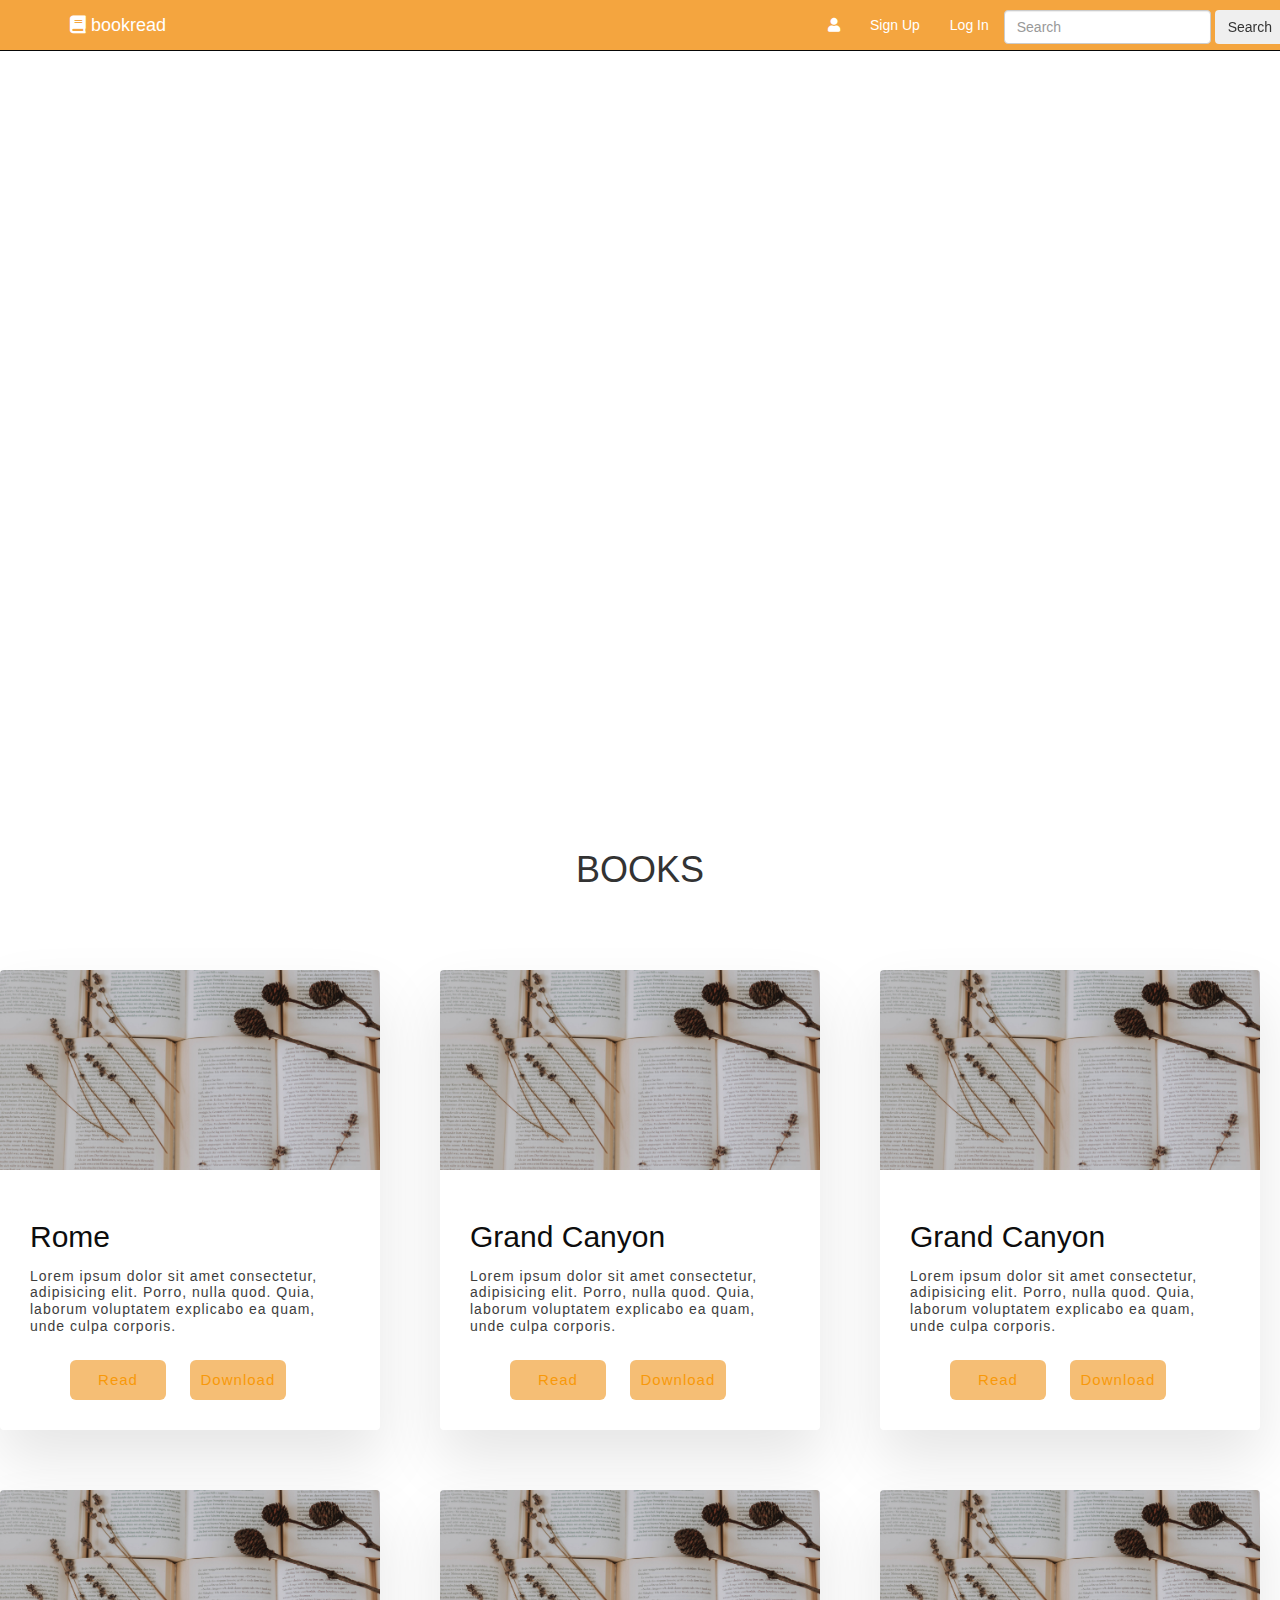
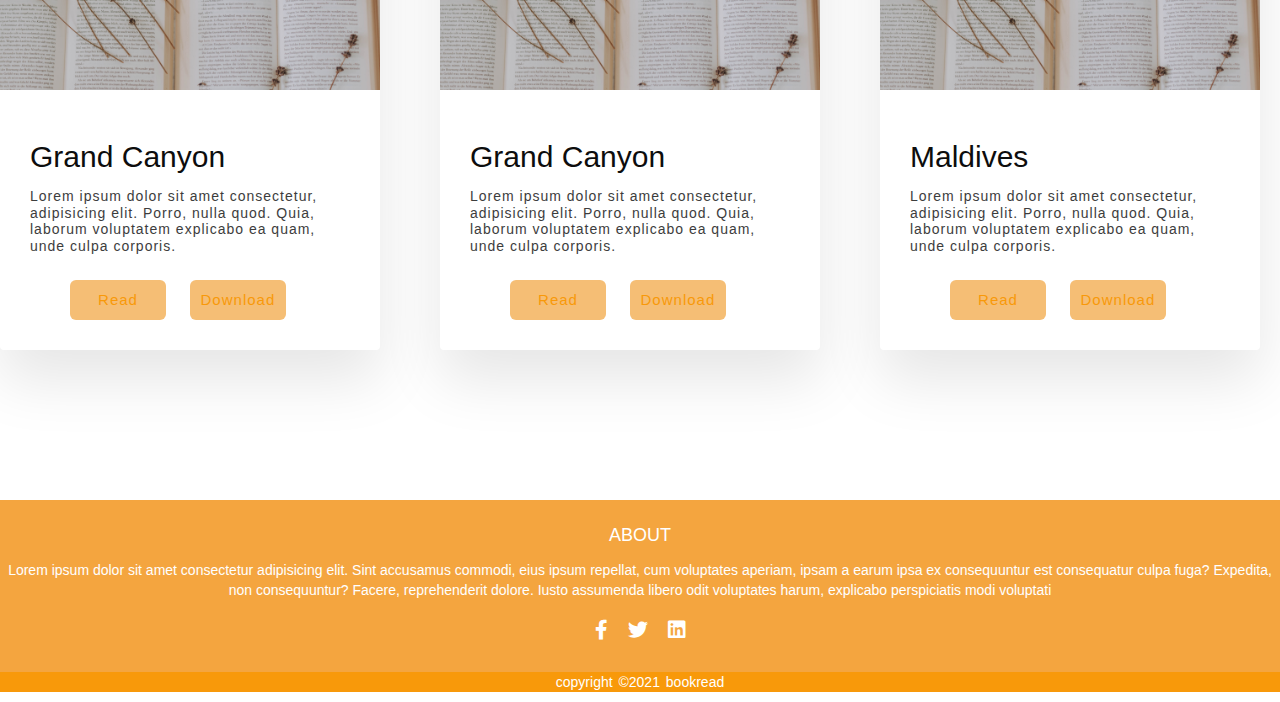
==== index.html @ 6a547aba "Add files via upload" ====
<!DOCTYPE html>
<html>
<head>
	
	<title>bookread</title>
	
	<link rel="stylesheet" type="text/css" href="https://stackpath.bootstrapcdn.com/bootstrap/3.4.1/css/bootstrap.min.css">
	
	<link rel="stylesheet" type="text/css" href="index.css">
	<link href="fontawesome-free-5.13.0-web\css\all.css" rel="stylesheet">
</head>
<body>
	 <nav class="navbar navbar-inverse navbar-fixed-top">
    <div class="container">
      <div class="navbar-header">
        
       
        <a class="navbar-brand"><span class="fa fa-book"  aria-hidden="true"></span> bookread</a>
      </div>
     
     
      
      <div class="collapse navbar-collapse" id="bs-nav-demo">
        <ul class="nav navbar-nav">
          <li><a href="#"></a></li>
          <li><a href="#"></a></li>
        </ul>
        <ul class="nav navbar-nav navbar-right">
        
          <li><a href="mybook.html"  ><span class="fas fa-user" aria-hidden="true"></span></a></li>
          <li><a href="#">Sign Up</a></li>
          <li><a href="#">Log In</a></li>
          <li class="change">
            <form class="form-inline my-2 my-lg-0" >
               <input class="form-control mr-sm-2" type="search" placeholder="Search" aria-label="Search">
               <button class="btn btn-outline-success my-2 my-sm-0" type="submit">Search</button>
             </form></li>
         
         
         
          
        </ul>
      </div>
    </div>
  </nav>
  <header class="hero">
    
</header>
<div class="heading">
<h1>BOOKS</h1>
<br>


</div>
<div class="lower>">
  <div class="grid">
    <div class="grid-item">
      <div class="card">
        <img class="card-img" src="./images/img2.jpg" alt="Rome" />
        <div class="card-content">
          <h1 class="card-header">Rome</h1>
          <p class="card-text">
            Lorem ipsum dolor sit amet consectetur, adipisicing elit. Porro, nulla quod. Quia, laborum voluptatem explicabo ea quam, unde culpa corporis.
          </p>
          <button class="card-btnread">Read </button>
          <button class="card-btndown">Download </button>
        </div>
      </div>
    </div>
    <div class="grid-item">
      <div class="card">
        <img
          class="card-img"
          src="./images/img2.jpg"
          alt="Grand Canyon"
        />
        <div class="card-content">
          <h1 class="card-header">Grand Canyon</h1>
          <p class="card-text">
            Lorem ipsum dolor sit amet consectetur, adipisicing elit. Porro, nulla quod. Quia, laborum voluptatem explicabo ea quam, unde culpa corporis.
          </p>
          <button class="card-btnread">Read </button>
          <button class="card-btndown">Download </button>
        </div>
      </div>
    </div>
    <div class="grid-item">
      <div class="card">
        <img
          class="card-img"
          src="./images/img2.jpg"
          alt="Grand Canyon"
        />
        <div class="card-content">
          <h1 class="card-header">Grand Canyon</h1>
          <p class="card-text">
            Lorem ipsum dolor sit amet consectetur, adipisicing elit. Porro, nulla quod. Quia, laborum voluptatem explicabo ea quam, unde culpa corporis.
          </p>
          <button class="card-btnread">Read </button>
          <button class="card-btndown">Download </button>
        </div>
      </div>
    </div>
    <div class="grid-item">
      <div class="card">
        <img
          class="card-img"
          src="./images/img2.jpg"
          alt="Grand Canyon"
        />
        <div class="card-content">
          <h1 class="card-header">Grand Canyon</h1>
          <p class="card-text">
            Lorem ipsum dolor sit amet consectetur, adipisicing elit. Porro, nulla quod. Quia, laborum voluptatem explicabo ea quam, unde culpa corporis.
          </p>
          <button class="card-btnread">Read </button>
          <button class="card-btndown">Download </button>
        </div>
      </div>
    </div>
    <div class="grid-item">
      <div class="card">
        <img
          class="card-img"
          src="./images/img2.jpg"
          alt="Grand Canyon"
        />
        <div class="card-content">
          <h1 class="card-header">Grand Canyon</h1>
          <p class="card-text">
            Lorem ipsum dolor sit amet consectetur, adipisicing elit. Porro, nulla quod. Quia, laborum voluptatem explicabo ea quam, unde culpa corporis.
          </p>
          <button class="card-btnread">Read </button>
          <button class="card-btndown">Download </button>
        </div>
      </div>
    </div>
    <div class="grid-item">
      <div class="card">
        <img class="card-img" src="./images/img2.jpg" alt="Maldives" />
        <div class="card-content">
          <h1 class="card-header">Maldives</h1>
          <p class="card-text">
            Lorem ipsum dolor sit amet consectetur, adipisicing elit. Porro, nulla quod. Quia, laborum voluptatem explicabo ea quam, unde culpa corporis.
          </p>
          <button class="card-btnread">Read </button>
          <button class="card-btndown">Download </button>
        </div>
      </div>
    </div>
  </div>
</dive>

<footer>
<div class="footer-container">
  <h3>ABOUT</h3>
  <p> Lorem ipsum dolor sit amet consectetur adipisicing elit. Sint accusamus commodi, eius ipsum repellat, cum voluptates aperiam, ipsam a earum ipsa ex consequuntur est consequatur culpa fuga? Expedita, non consequuntur? Facere, reprehenderit dolore. Iusto assumenda libero odit voluptates harum, explicabo perspiciatis modi voluptati</p>
  <ul class="social">
    <li><a href="#" ><i class="fab fa-facebook-f"></i></a></li>
    <li><a href="#" ><i class="fab fa-twitter"></i></a></li>
    <li><a href="#" ><i class="fab fa-linkedin"></i></a></li>
  </ul>
</div>
<div class="footer-bottom">
  <p>copyright &copy;2021 bookread</p>

</div>
</footer>


















  <script src="https://code.jquery.com/jquery-3.4.1.js"></script>
<script src="https://stackpath.bootstrapcdn.com/bootstrap/3.4.1/js/bootstrap.min.js" ></script>
</body>
</html>
---- index.css ----
@import url("https://fonts.googleapis.com/css?family=Poppins&display=swap");
body{
	padding-top: 50px;
}
ul {
    list-style-type: none;
    margin: 0;
    padding: 0;
  }
 .jumbotron {
	color: #f4a53f;
	background: #ecf0f1;

	
}
.navbar-inverse{
	background:#f4a53f ;
}
.navbar-inverse .navbar-nav li a{
color:white;
}
 .navbar-inverse .navbar-brand{
	color: white;
}

.change{
  
  margin-top: 1rem;
  margin-right:-6rem;
}
/* --------------- Hero ---------------- */
.hero {
    min-height: calc(90vh - 60px);
    background: url("./imageS/img1.jpg") center/cover no-repeat;
    display: flex;
    align-items: center;
    justify-content: center;
    top: 100px;
  }
  
 

* {
  margin: 0;
  padding: 0;
}

.heading{
  margin-top: 5rem;
  text-align: center;
  margin-bottom: 5rem;
}

/*=======================card list==============*/
.lower {
  
  background-color: #eee;
  font-family: "Poppins", sans-serif;
  display: flex;
  justify-content: center;
  align-items: center;
  min-height: 100vh;
  margin-left: 5rem;
  margin-right: 10rem;
 
  
}

.grid {
  margin-right: 10rem;
  display: grid;
  width: 90em;
  grid-gap: 6rem;
  grid-template-columns: repeat(auto-fit, minmax(30rem, 1fr));
  align-items: start;
}

.grid-item {
  background-color: #fff;
  border-radius: 0.4rem;
  overflow: hidden;
  box-shadow: 0 3rem 6rem rgba(0, 0, 0, 0.1);
  cursor: pointer;
  transition: 0.2s;
}

.grid-item:hover {
  transform: translateY(-0.5%);
  box-shadow: 0 4rem 8rem rgba(0, 0, 0, 0.5);
}

.card-img {
  display: block;
  width: 100%;
  height: 20rem;
  object-fit: cover;
}

.card-content {
  padding: 3rem;
}

.card-header {
  font-size: 3rem;
  font-weight: 500;
  color: #0d0d0d;
  margin-bottom: 1.5rem;
}

.card-text {
  
  font-size: 1.4rem;
  letter-spacing: 0.1rem;
  line-height: 1.2;
  color: #3d3d3d;
  margin-bottom: 2.5rem;
}

.card-btnread {
  position:center;
  margin-right: 2rem;
  margin-left:4rem;
 
  height: 4rem;

 
  width: 30%;
  padding: auto;
  font-size: 1.5rem;
  text-align: center;
  color: #f8990a;
  background-color: hsl(34, 86%, 71%);
  border: none;
  border-radius: 0.6rem;
  transition: 0.2s;
  cursor: pointer;
  letter-spacing: 0.1rem;
}

.card-btnread span {
  margin-left: 1rem;
  
  transition: 0.2s;
}

.card-btnread:hover,
.card-btnread:active {
  background-color: hsl(34, 86%, 71%);
}

.card-btnread:hover span,
.card-btnread:active span {
  margin-left: 1.5rem;
}.card-btndown {
  position:center;
  margin-left:0rem;
  height: 4rem;

 
  width: 30%;
  padding: auto;
  font-size: 1.5rem;
  text-align: center;
  color: #f8990a;
  background-color: hsl(34, 86%, 71%);
  border: none;
  border-radius: 0.6rem;
  transition: 0.2s;
  cursor: pointer;
  letter-spacing: 0.1rem;
}

.card-btndown span {
  margin-left: 1rem;
  
  transition: 0.2s;
}

.card-btndown:hover,
.card-btndown:active {
  background-color: hsl(34, 86%, 71%);
}

.card-btndown:hover span,
.card-btndown:active span {
  margin-left: 1.5rem;
}

@media only screen and (max-width: 60em) {
  body {
    padding: 3rem;
  }

  .grid {
    grid-gap: 3rem;
  }
}
/*=================footer============*/
footer{
  margin-top: 0rem;
  background: #f4a53f ;
  height:auto;
  margin-top: 15rem;
  width: 100%;
  font-family: sans-serif;
  color: white;
}
.footer-container{
  padding-top:0rem;
 
  display: flex;
  align-items: center;
  justify-content: center;
  flex-direction: column;
  text-align: center;
}
.footer-container h3{
  font-size: 1.8rem;
  font-weight: 400;
  text-transform: capitalize;
  line-height: 3rem;
}
.social{
  display: flex;
  align-items: center;
  justify-content: center;
  margin: 1rem 0 3rem 0;
}
.social li{
  margin: 0 10px;

}
.social a {
  color: #fff;
  text-decoration: none;
}
.social a i{
  font-size: 2rem;
}
.social a:hover i{
  color: hsl(32, 100%, 51%);
}
.footer-bottom{
  text-align: center;
 background: #f8990a;
 word-spacing: 2px;
}
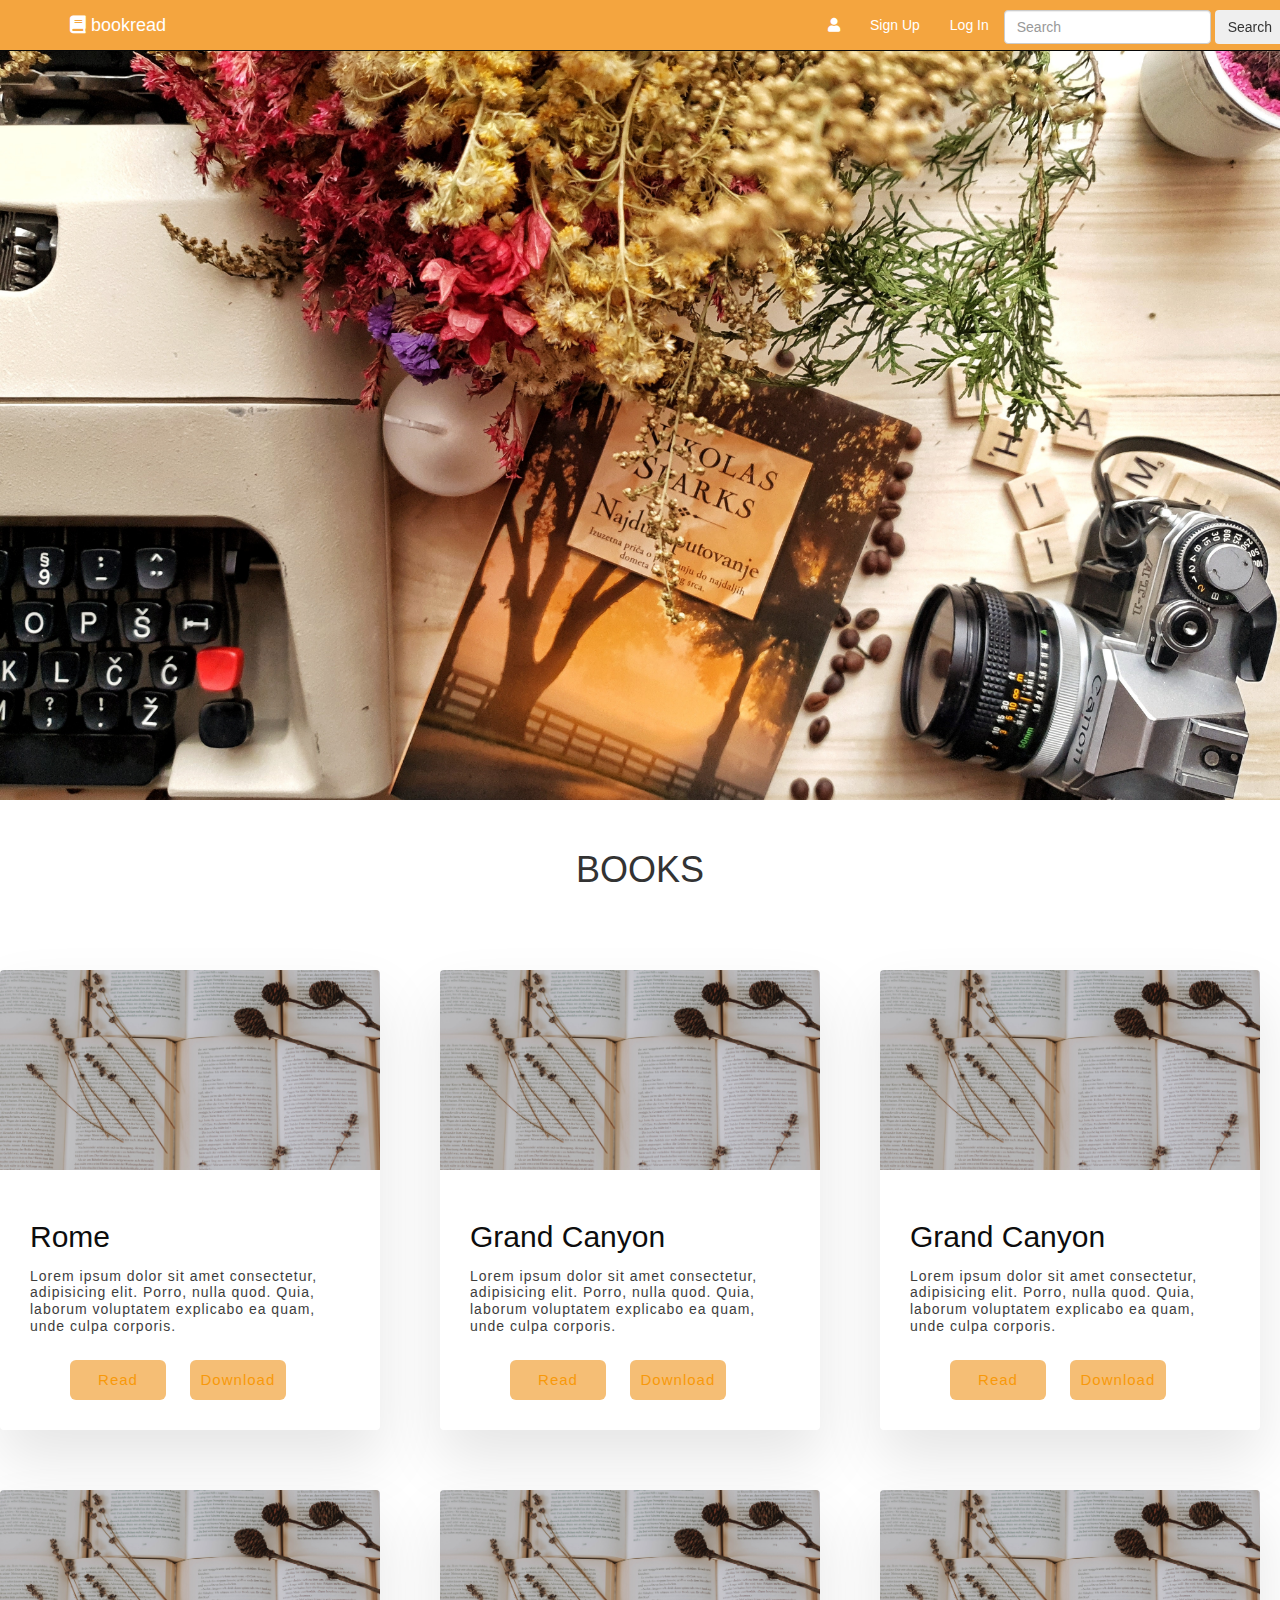
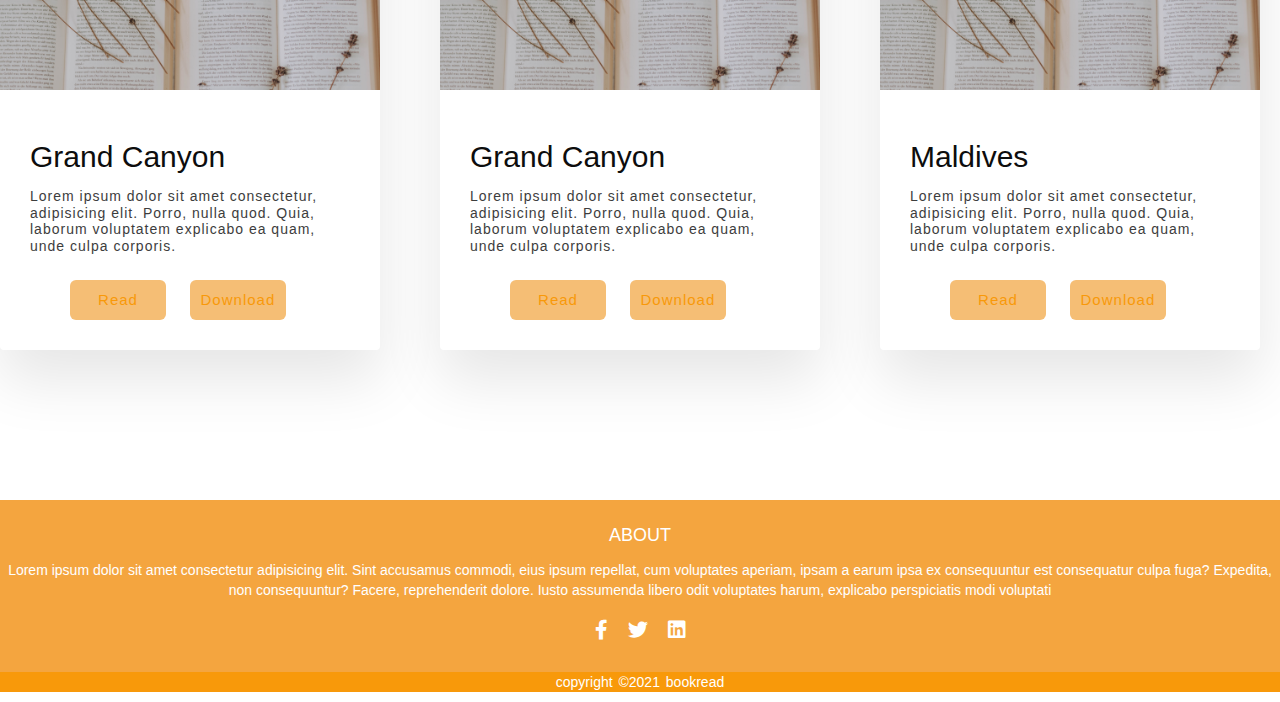
==== commit 21d2df18: "Update index.html" ====
--- a/index.html
+++ b/index.html
@@ -43,7 +43,7 @@
       </div>
     </div>
   </nav>
-  <header class="hero">
+  <header class="hero" style="background: url(./images/img1.jpg) center/cover no-repeat;">
     
 </header>
 <div class="heading">
@@ -187,4 +187,4 @@
   <script src="https://code.jquery.com/jquery-3.4.1.js"></script>
 <script src="https://stackpath.bootstrapcdn.com/bootstrap/3.4.1/js/bootstrap.min.js" ></script>
 </body>
-</html>+</html>
